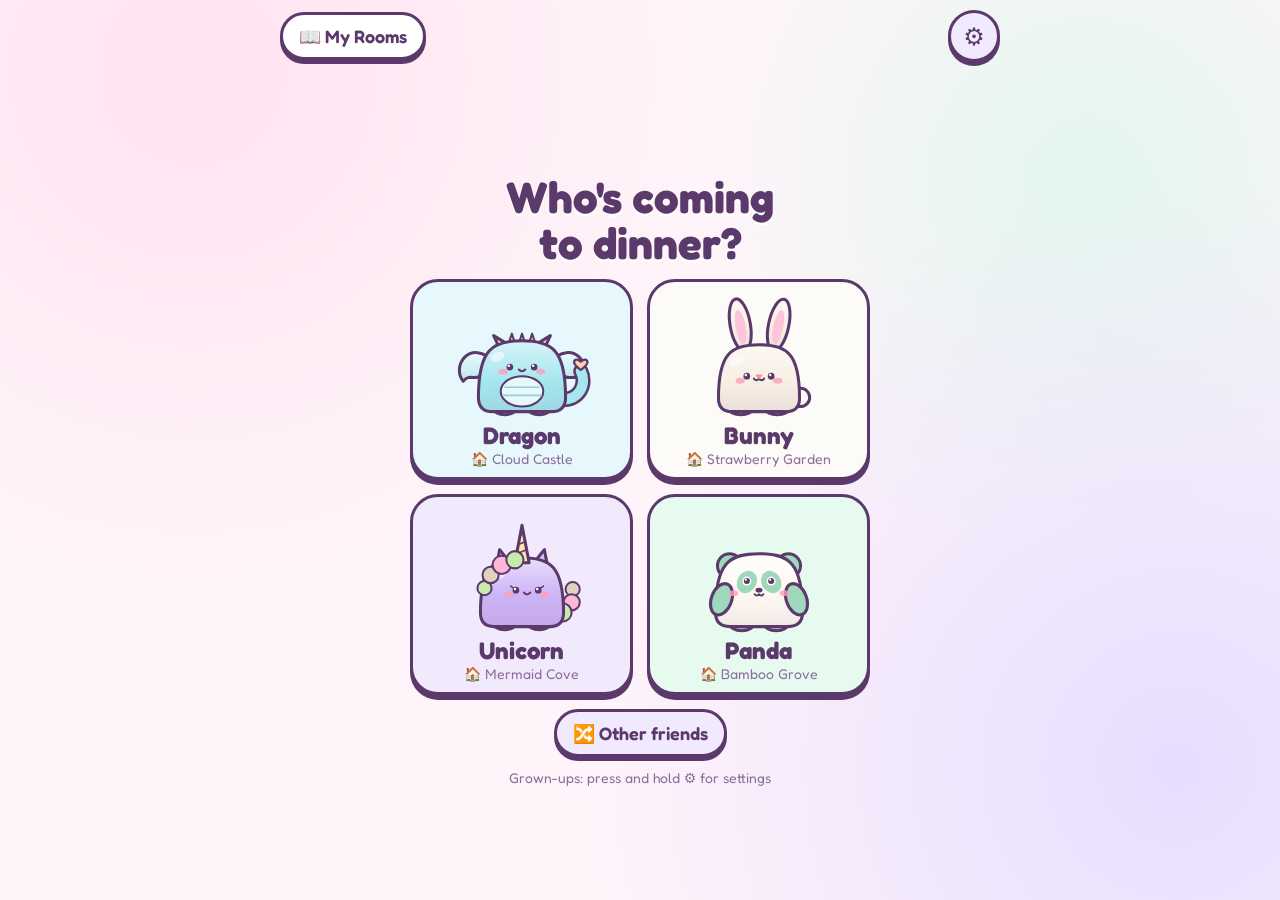
==== index.html @ d636af91 "Bite Timer: kawaii dinner helper, first version Pick tonight's creature, color and name; a gentle ti" ====
<!doctype html>
<html lang="en">
<head>
<meta charset="utf-8">
<meta name="viewport" content="width=device-width, initial-scale=1, viewport-fit=cover, user-scalable=no">
<title>Bite Timer</title>
<meta name="description" content="A cozy kawaii dinner helper: take a bite, decorate tonight's room.">
<meta name="theme-color" content="#FFE4EF">
<meta name="color-scheme" content="light">
<meta name="apple-mobile-web-app-capable" content="yes">
<meta name="mobile-web-app-capable" content="yes">
<meta name="apple-mobile-web-app-status-bar-style" content="default">
<meta name="apple-mobile-web-app-title" content="Bite Timer">
<link rel="manifest" href="manifest.webmanifest">
<link rel="icon" href="icons/icon.svg" type="image/svg+xml">
<link rel="apple-touch-icon" href="icons/icon-180.png">
<link rel="preconnect" href="https://fonts.googleapis.com">
<link rel="preconnect" href="https://fonts.gstatic.com" crossorigin>
<link rel="stylesheet" href="https://fonts.googleapis.com/css2?family=Fredoka:wght@400;500;600;700&display=swap">
<link rel="stylesheet" href="styles.css">
</head>
<body>
<div id="app">

  <!-- 1. Who's coming to dinner? -->
  <section class="screen" id="s-who">
    <header class="bar">
      <button class="pill" id="who-book" type="button">📖 My Rooms</button>
      <span></span>
      <button class="gear" data-gear type="button" aria-label="Grown-up settings (press and hold)">⚙️</button>
    </header>
    <h1 class="title">Who's coming<br>to dinner?</h1>
    <div class="cards" id="who-cards"></div>
    <button class="pill soft" id="who-shuffle" type="button">🔀 Other friends</button>
    <p class="hint">Grown-ups: press and hold ⚙️ for settings</p>
  </section>

  <!-- 2. What color? -->
  <section class="screen" id="s-color">
    <header class="bar"><button class="pill" data-go="who" type="button">◀ Back</button></header>
    <h1 class="title">What color?</h1>
    <div class="preview" id="color-preview"></div>
    <div class="swatches" id="swatches"></div>
    <button class="pill soft" id="color-surprise" type="button">🌈 Surprise me!</button>
    <button class="big go" id="color-next" type="button">Next ▶</button>
  </section>

  <!-- 3. What's their name? -->
  <section class="screen" id="s-name">
    <header class="bar"><button class="pill" data-go="color" type="button">◀ Back</button></header>
    <h1 class="title">What's their name?</h1>
    <div class="preview small" id="name-preview"></div>
    <div class="chosen" id="name-chosen">?</div>
    <div class="chips" id="name-chips"></div>
    <div class="row">
      <button class="pill soft" id="name-more" type="button">🔀 More names</button>
      <button class="pill soft" id="name-own" type="button">✏️ My own name</button>
    </div>
    <button class="big go" id="name-go" type="button" disabled>Let's eat! 🍽️</button>
  </section>

  <!-- 4. Dinner -->
  <section class="screen" id="s-dinner">
    <header class="bar">
      <div class="stars" id="stars"><span>⭐</span><b id="bite-count">0</b></div>
      <div class="room-title" id="room-title"></div>
      <button class="pill done" id="all-done" type="button">All done 🎉</button>
    </header>
    <div class="dinner-main">
      <div class="stage" id="stage"></div>
      <div class="ring-wrap" id="ring-wrap">
        <svg class="ring" viewBox="0 0 200 200" aria-hidden="true">
          <defs>
            <linearGradient id="ring-grad" x1="0" y1="0" x2="1" y2="1">
              <stop offset="0" stop-color="#FFB7D5"/><stop offset=".5" stop-color="#CDB4F6"/><stop offset="1" stop-color="#A9EEC9"/>
            </linearGradient>
          </defs>
          <circle class="track" cx="100" cy="100" r="84"/>
          <circle class="prog" id="ring-prog" cx="100" cy="100" r="84"/>
        </svg>
        <div class="ring-center">
          <div class="ring-num" id="ring-num">15</div>
          <svg class="ring-face" id="ring-face" viewBox="-20 -10 40 20" aria-hidden="true"></svg>
        </div>
        <button class="bite" id="bite-btn" type="button" hidden>
          <span class="bite-ico">😋</span><span>I took a bite! ✨</span>
        </button>
      </div>
    </div>
    <footer class="grown">
      <div class="seg" id="dur-seg">
        <button data-dur="10" type="button">10s</button><button data-dur="15" type="button">15s</button><button data-dur="20" type="button">20s</button>
      </div>
      <button class="gbtn" id="pause-btn" type="button">⏸ Pause</button>
      <button class="gear small" data-gear type="button" aria-label="Grown-up settings (press and hold)">⚙️</button>
    </footer>
  </section>

  <!-- 5. All done -->
  <section class="screen" id="s-done">
    <h1 class="title" id="done-title">What a cozy dinner!</h1>
    <div class="stage framed" id="done-stage"></div>
    <p class="done-stars" id="done-stars"></p>
    <p class="hint">Saved in My Rooms 📖</p>
    <div class="row">
      <button class="big soft" id="done-book" type="button">📖 My Rooms</button>
      <button class="big go" id="done-home" type="button">🏠 Home</button>
    </div>
  </section>

  <!-- 6. My Rooms book -->
  <section class="screen" id="s-book">
    <header class="bar">
      <button class="pill" data-go="who" type="button">◀ Home</button>
      <h1 class="bar-title">My Rooms 📖</h1>
      <span></span>
    </header>
    <div class="book" id="book-grid"></div>
    <p class="empty" id="book-empty" hidden>Your rooms will live here!<br>Finish a dinner to save your first one. 🏠</p>
  </section>

  <!-- 7. Visiting a saved room -->
  <section class="screen" id="s-visit">
    <header class="bar">
      <button class="pill" data-go="book" type="button">◀ Back</button>
      <h1 class="bar-title" id="visit-title"></h1>
      <span></span>
    </header>
    <div class="stage framed" id="visit-stage"></div>
    <p class="done-stars" id="visit-meta"></p>
    <p class="hint">Tap anything to say hi! 💕</p>
  </section>
</div>

<!-- The child's own name: a big ABC board -->
<div class="sheet" id="letters" hidden>
  <div class="sheet-card kid">
    <div class="spell"><span id="spell-text"></span><button class="round" id="spell-say" type="button" aria-label="Say it">🔊</button></div>
    <div class="keys" id="keys"></div>
    <div class="row">
      <button class="pill soft" id="spell-cancel" type="button">✖ Close</button>
      <button class="big go" id="spell-done" type="button" disabled>✓ That's it!</button>
    </div>
  </div>
</div>

<!-- Simple questions (resume, all done, delete) -->
<div class="sheet" id="ask" hidden>
  <div class="sheet-card">
    <div class="ask-art" id="ask-art"></div>
    <p class="ask-text" id="ask-text"></p>
    <div class="ask-btns" id="ask-btns"></div>
  </div>
</div>

<!-- Grown-up settings -->
<div class="sheet" id="grown" hidden>
  <div class="sheet-card grown-card">
    <h2>Grown-ups</h2>
    <label class="field">Child's name, for cheers
      <input id="g-kid" maxlength="20" autocomplete="off" autocapitalize="words" placeholder="e.g. her first name">
    </label>
    <label class="tog"><input type="checkbox" id="g-sound"> Sounds</label>
    <label class="tog"><input type="checkbox" id="g-remind"> Gentle reminder chime if she waits</label>
    <label class="tog"><input type="checkbox" id="g-cue"> Say "Bite time!" out loud</label>
    <div class="g-sec">
      <div class="g-row"><span>My Rooms: <b id="g-count">0</b> saved</span><button class="gbtn" id="g-manage" type="button">Manage</button></div>
      <div id="g-rooms" class="g-rooms" hidden></div>
    </div>
    <div class="g-sec">
      <div class="g-row"><span>Backup</span><span>
        <button class="gbtn" id="g-export" type="button">Save backup</button>
        <button class="gbtn" id="g-import" type="button">Load backup</button>
      </span></div>
      <input type="file" id="g-file" accept="application/json,.json" hidden>
      <p class="small">Rooms are saved only on this device. A backup file lets you move them to a new phone.</p>
    </div>
    <details class="g-sec">
      <summary>Put Bite Timer on the home screen</summary>
      <p class="small"><b>iPhone / iPad:</b> open this page in Safari, tap the Share button, then <b>Add to Home Screen</b>.</p>
      <p class="small"><b>Android:</b> open it in Chrome, tap the ⋮ menu, then <b>Install app</b> (or <b>Add to Home screen</b>).</p>
      <p class="small">Installed, it opens full screen, works without Wi-Fi, and keeps the rooms safe.</p>
      <p class="small" id="g-installed"></p>
    </details>
    <button class="big go" id="g-close" type="button">Close</button>
  </div>
</div>

<div id="toast" class="toast" hidden></div>
<div id="fx" aria-hidden="true"></div>

<!-- core -->
<script src="js/core/util.js"></script>
<script src="js/core/art.js"></script>
<script src="js/core/registry.js"></script>
<!-- creatures: one file each -->
<script src="js/creatures/sloth.js"></script>
<script src="js/creatures/kitten.js"></script>
<script src="js/creatures/puppy.js"></script>
<script src="js/creatures/unicorn.js"></script>
<script src="js/creatures/bunny.js"></script>
<script src="js/creatures/panda.js"></script>
<script src="js/creatures/penguin.js"></script>
<script src="js/creatures/dragon.js"></script>
<!-- decorations that go anywhere -->
<script src="js/decor/shared.js"></script>
<!-- homes (each with its own decorations): one file each -->
<script src="js/homes/treehouse.js"></script>
<script src="js/homes/livingroom.js"></script>
<script src="js/homes/bakery.js"></script>
<script src="js/homes/cove.js"></script>
<script src="js/homes/garden.js"></script>
<script src="js/homes/bamboo.js"></script>
<script src="js/homes/snow.js"></script>
<script src="js/homes/castle.js"></script>
<!-- app -->
<script src="js/names.js"></script>
<script src="js/scene.js"></script>
<script src="js/decorator.js"></script>
<script src="js/audio.js"></script>
<script src="js/fx.js"></script>
<script src="js/timer.js"></script>
<script src="js/store.js"></script>
<script src="js/main.js"></script>
</body>
</html>
---- styles.css ----
/* Bite Timer: pastel kawaii styles. Phone-first, portrait; the room moves beside the
   timer in landscape. Always light: it's a cotton-candy app. */
:root {
  --ink: #5B3A6B;
  --ink2: #8C6E9C;
  --bg: #FFF4FA;
  --bg2: #F1EAFF;
  --pink: #FFB7D5;
  --pink2: #F58FBC;
  --lav: #CDB4F6;
  --mint: #A9EEC9;
  --sky: #B0D4FF;
  --butter: #FFE89C;
  --peach: #FFCCB0;
  --safe-t: env(safe-area-inset-top, 0px);
  --safe-b: env(safe-area-inset-bottom, 0px);
  --safe-l: env(safe-area-inset-left, 0px);
  --safe-r: env(safe-area-inset-right, 0px);
  color-scheme: light;
}
* { box-sizing: border-box; -webkit-tap-highlight-color: transparent; }
html, body { margin: 0; height: 100%; }
body {
  font-family: 'Fredoka', 'Nunito', 'Arial Rounded MT Bold', 'Varela Round', system-ui, sans-serif;
  color: var(--ink);
  background:
    radial-gradient(circle at 15% 8%, #FFE3F0 0, transparent 38%),
    radial-gradient(circle at 92% 85%, #E7DEFF 0, transparent 42%),
    radial-gradient(circle at 85% 20%, #E2F7EE 0, transparent 30%),
    var(--bg);
  overscroll-behavior: none;
  touch-action: manipulation;
  user-select: none;
  -webkit-user-select: none;
  -webkit-touch-callout: none;
}
button { font: inherit; color: inherit; cursor: pointer; }
button:focus-visible { outline: 4px solid var(--lav); outline-offset: 3px; }

/* ---------- screens ---------- */
.screen {
  position: fixed; inset: 0;
  display: none; flex-direction: column; align-items: center; gap: 12px;
  padding: calc(var(--safe-t) + 10px) calc(var(--safe-r) + 16px) calc(var(--safe-b) + 14px) calc(var(--safe-l) + 16px);
  overflow-y: auto; overflow-x: hidden;
}
.screen.on { display: flex; animation: screenIn .35s ease-out; }
/* center each screen's content in the space below its top bar */
.screen > .bar + * { margin-top: auto; }
.screen > :last-child { margin-bottom: auto; }
#s-book > .book { margin-top: 0; }
@keyframes screenIn { from { opacity: 0; transform: translateY(10px); } }

.bar { width: 100%; max-width: 720px; display: grid; grid-template-columns: auto 1fr auto; align-items: center; gap: 8px; min-height: 52px; flex: none; }
.title { margin: 2px 0 0; font-size: clamp(30px, 8.5vw, 44px); font-weight: 700; text-align: center; line-height: 1.05; text-shadow: 0 3px 0 #fff; }
.bar-title { margin: 0; font-size: clamp(18px, 5vw, 24px); text-align: center; font-weight: 700; line-height: 1.1; }
.hint { margin: 0; font-size: 14px; color: var(--ink2); text-align: center; }
.row { display: flex; gap: 12px; flex-wrap: wrap; justify-content: center; }

/* ---------- squishy buttons ---------- */
.pill, .big, .gbtn, .round, .gear, .card, .chip, .sw, .key, .bcard {
  border: 3px solid var(--ink); background: #fff; box-shadow: 0 4px 0 var(--ink);
  transition: transform .08s, box-shadow .08s;
}
.pill:active, .big:active, .gbtn:active, .round:active, .gear:active, .card:active, .chip:active, .key:active, .bcard:active {
  transform: translateY(3px); box-shadow: 0 1px 0 var(--ink);
}
.pill { border-radius: 999px; font-size: 18px; font-weight: 600; padding: 8px 16px; min-height: 48px; }
.pill.soft, .big.soft { background: var(--bg2); }
.big { border-radius: 999px; font-size: 26px; font-weight: 700; padding: 12px 30px; min-height: 72px; min-width: 210px; }
.big.go { background: linear-gradient(180deg, #FFDDEB, var(--pink)); }
.big:disabled { opacity: .45; transform: none; box-shadow: 0 4px 0 var(--ink); cursor: default; }
.gbtn { border-radius: 999px; font-size: 15px; font-weight: 600; padding: 6px 14px; min-height: 40px; border-width: 2px; box-shadow: 0 3px 0 var(--ink); }
.round { border-radius: 50%; width: 56px; height: 56px; font-size: 26px; padding: 0; flex: none; }
.gear { border-radius: 50%; width: 52px; height: 52px; font-size: 24px; padding: 0; background: var(--bg2); }
.gear.small { width: 42px; height: 42px; font-size: 19px; border-width: 2px; box-shadow: 0 3px 0 var(--ink); }
.gear.holding { animation: hold .65s linear forwards; }
@keyframes hold { to { box-shadow: 0 0 0 9px var(--pink), 0 4px 0 9px var(--ink); transform: scale(1.1); } }

.squish { animation: uiSquish .45s cubic-bezier(.3, 1.6, .5, 1); }
@keyframes uiSquish { 30% { transform: scale(1.18, .84); } 60% { transform: scale(.93, 1.08); } }

/* ---------- 1. who's coming ---------- */
.cards { display: grid; grid-template-columns: repeat(2, minmax(0, 1fr)); gap: 14px; width: 100%; max-width: 460px; }
.card { border-radius: 28px; box-shadow: 0 5px 0 var(--ink); padding: 6px 6px 10px; display: flex; flex-direction: column; align-items: center; gap: 0; }
.card svg { width: 100%; max-width: 150px; height: auto; aspect-ratio: 148 / 134; }
.card b { font-size: 24px; line-height: 1.1; }
.card small { font-size: 14px; color: var(--ink2); }
#who-shuffle { margin-top: 2px; }

/* ---------- 2. color ---------- */
.preview { width: min(58vw, 30dvh, 250px); aspect-ratio: 148 / 134; flex: none; }
.preview svg { width: 100%; height: 100%; display: block; }
.preview.small { width: min(40vw, 20dvh, 170px); }
.swatches { display: grid; grid-template-columns: repeat(4, 64px); gap: 14px; }
.sw { width: 64px; height: 64px; border-radius: 50%; padding: 0; }
.sw.on { transform: scale(1.12); box-shadow: 0 0 0 5px #fff, 0 0 0 9px var(--ink); }

/* ---------- 3. name ---------- */
.chosen { font-size: clamp(34px, 10vw, 50px); font-weight: 700; line-height: 1.1; min-height: 1.1em; color: var(--pink2); text-shadow: 0 3px 0 #fff; text-align: center; }
.chips { display: grid; grid-template-columns: repeat(2, minmax(0, 1fr)); gap: 10px; width: 100%; max-width: 420px; }
.chip { border-radius: 22px; font-size: 22px; font-weight: 600; min-height: 60px; padding: 4px 8px; }
.chip.on { background: var(--butter); }

/* ---------- 4. dinner ---------- */
#s-dinner { gap: 8px; padding-bottom: calc(var(--safe-b) + 8px); --ring: clamp(150px, min(30dvh, calc(100dvh - min(100vw - 24px, 640px) - 148px - var(--safe-t) - var(--safe-b))), 260px); }
.stars { display: flex; align-items: center; gap: 4px; font-size: 24px; background: #fff; border: 3px solid var(--ink); border-radius: 999px; padding: 2px 14px 2px 10px; min-height: 48px; box-shadow: 0 4px 0 var(--ink); }
.stars b { font-size: 26px; min-width: 1ch; text-align: center; }
.room-title { text-align: center; font-weight: 700; font-size: clamp(15px, 4.4vw, 24px); line-height: 1.1; overflow: hidden; display: -webkit-box; -webkit-line-clamp: 2; -webkit-box-orient: vertical; }
.pill.done { background: var(--mint); font-size: 16px; padding: 6px 12px; }
.dinner-main { flex: 1; width: 100%; display: flex; flex-direction: column; align-items: center; justify-content: center; gap: 12px; min-height: 0; }
.stage {
  --sz: min(calc(100vw - 24px - var(--safe-l) - var(--safe-r)), calc(100dvh - 148px - var(--ring, 0px) - var(--safe-t) - var(--safe-b)), 640px);
  width: var(--sz); height: var(--sz); flex: none;
  border: 4px solid var(--ink); border-radius: 32px; overflow: hidden; background: #fff; box-shadow: 0 6px 0 var(--ink);
}
.stage svg { width: 100%; height: 100%; display: block; }
.ring-wrap { position: relative; width: var(--ring); height: var(--ring); flex: none; }
.ring { width: 100%; height: 100%; transform: rotate(-90deg); filter: drop-shadow(0 0 10px rgba(255, 170, 210, .85)); overflow: visible; }
.ring .track { fill: #fff; stroke: #F4E9F8; stroke-width: 20; }
.ring .prog { fill: none; stroke: url(#ring-grad); stroke-width: 20; stroke-linecap: round; }
.ring-center { position: absolute; inset: 0; display: flex; flex-direction: column; align-items: center; justify-content: center; pointer-events: none; }
.ring-num { font-size: calc(var(--ring) * .3); font-weight: 700; line-height: 1; }
.ring-face { width: calc(var(--ring) * .3); height: auto; }
.ring-wrap.near .ring { animation: ringPulse 1s ease-in-out infinite; }
@keyframes ringPulse { 50% { filter: drop-shadow(0 0 24px rgba(205, 180, 246, 1)); transform: rotate(-90deg) scale(1.04); } }
.ring-wrap.paused .ring, .ring-wrap.paused .ring-center { opacity: .5; }

.bite {
  position: absolute; left: 50%; top: 50%; transform: translate(-50%, -50%); z-index: 5;
  width: min(calc(100vw - 32px), 360px); min-height: 120px; padding: 10px 18px;
  border: 4px solid var(--ink); border-radius: 40px;
  background: linear-gradient(180deg, #FFE6F1, var(--pink) 60%, var(--pink2));
  box-shadow: 0 7px 0 var(--ink), 0 0 0 10px rgba(255, 255, 255, .7), 0 0 44px 14px rgba(255, 183, 213, .95);
  font-size: clamp(24px, 7.5vw, 32px); font-weight: 700;
  display: flex; align-items: center; justify-content: center; gap: 10px;
}
.bite[hidden] { display: none; }
.bite:active { box-shadow: 0 2px 0 var(--ink), 0 0 0 10px rgba(255, 255, 255, .7); }
.bite-ico { font-size: 1.4em; }
.bite.show { animation: biteIn .6s cubic-bezier(.34, 1.56, .64, 1) both, biteBob 1.6s ease-in-out .6s infinite; }
.bite.wiggle { animation: biteWiggle .7s ease-in-out, biteBob 1.6s ease-in-out .7s infinite; }
@keyframes biteIn { from { transform: translate(-50%, -50%) scale(.2); opacity: 0; } }
@keyframes biteBob { 50% { transform: translate(-50%, -50%) scale(1.05, .96); } }
@keyframes biteWiggle {
  20% { transform: translate(-50%, -50%) rotate(-6deg) scale(1.08); }
  40% { transform: translate(-50%, -50%) rotate(5deg); }
  60% { transform: translate(-50%, -50%) rotate(-3deg); }
  80% { transform: translate(-50%, -50%) rotate(2deg); }
}

/* grown-up controls: small and quiet */
.grown { display: flex; gap: 8px; align-items: center; justify-content: center; opacity: .85; flex: none; }
.seg { display: flex; border: 2px solid var(--ink); border-radius: 999px; overflow: hidden; background: #fff; }
.seg button { border: 0; background: transparent; padding: 6px 12px; min-height: 40px; font-size: 15px; font-weight: 600; }
.seg button + button { border-left: 2px solid var(--ink); }
.seg button.on { background: var(--lav); }

/* landscape: room beside the timer */
@media (orientation: landscape) and (min-width: 560px) {
  .dinner-main { flex-direction: row; gap: 28px; }
  #s-dinner { --ring: clamp(150px, min(26vw, 42dvh), 260px); }
  .stage { --sz: min(calc(100dvh - 128px - var(--safe-t) - var(--safe-b)), calc(100vw - 360px), 640px); }
  .bite { width: min(36vw, 320px); }
  .stage.framed { --sz: min(calc(100dvh - 210px), calc(100vw - 32px), 620px); }
}

/* ---------- 5-7. done, book, visit ---------- */
.stage.framed { --sz: min(calc(100vw - 32px), calc(100dvh - 300px), 620px); }
.done-stars { font-size: 26px; font-weight: 700; margin: 0; text-align: center; }
.book { display: grid; grid-template-columns: repeat(auto-fill, minmax(150px, 1fr)); gap: 14px; width: 100%; max-width: 900px; padding-bottom: 20px; }
.bcard { border-radius: 24px; box-shadow: 0 5px 0 var(--ink); padding: 8px; display: flex; flex-direction: column; gap: 4px; text-align: center; }
.bcard img { width: 100%; aspect-ratio: 1; border-radius: 16px; border: 2px solid var(--ink); background: #F6EEF9; display: block; }
.bcard b { font-size: 16px; line-height: 1.15; }
.bcard small { font-size: 13px; color: var(--ink2); }
.empty { font-size: 22px; text-align: center; color: var(--ink2); margin-top: 40px; line-height: 1.4; }

/* ---------- the room (SVG) ---------- */
.room .tw, .room .pop, .room .idle { transform-box: fill-box; }
.room .tw, .room .pop, .room .idle { transform-origin: 50% 100%; }
.room .a-hang .tw, .room .a-hang .pop, .room .a-hang .idle { transform-origin: 50% 0%; }
.room .a-air .tw, .room .a-air .pop, .room .a-air .idle,
.room .a-wall .tw, .room .a-wall .pop, .room .a-wall .idle { transform-origin: 50% 50%; }
.room .item, .room .furn { cursor: pointer; }
.room .popping .pop { animation: popIn .75s cubic-bezier(.34, 1.56, .64, 1) both; }
@keyframes popIn { 0% { transform: scale(0); } 55% { transform: scale(1.18, .88); } 75% { transform: scale(.94, 1.06); } 100% { transform: scale(1); } }
.room .leaving .pop { animation: floatAway 1.2s ease-in forwards; }
@keyframes floatAway { to { transform: translateY(-140px) scale(.5); opacity: 0; } }
.room .breathe { animation: breathe 3.2s ease-in-out infinite; }
@keyframes breathe { 50% { transform: scale(1.035, .97); } }
.room .sway { animation: sway 3.8s ease-in-out infinite; }
@keyframes sway { 0%, 100% { transform: rotate(-4deg); } 50% { transform: rotate(4deg); } }
.room .float { animation: floaty 4.5s ease-in-out infinite; }
@keyframes floaty { 50% { transform: translateY(-6px); } }
.room .twinkle { animation: twinkle 2.6s ease-in-out infinite; }
@keyframes twinkle { 50% { opacity: .3; } }
.room .rise { animation: rise 6s linear infinite; }
@keyframes rise { 0% { transform: translateY(0); opacity: 0; } 15% { opacity: 1; } 100% { transform: translateY(-170px); opacity: 0; } }
.room .fall { animation: fall 8s linear infinite; }
@keyframes fall { 0% { transform: translateY(-40px); opacity: 0; } 10% { opacity: 1; } 100% { transform: translateY(140px); opacity: 0; } }
.room .tw.squish { animation: roomSquish .55s cubic-bezier(.3, 1.6, .5, 1); }
@keyframes roomSquish { 0% { transform: scale(1); } 25% { transform: scale(1.2, .8); } 50% { transform: scale(.88, 1.14); } 75% { transform: scale(1.05, .96); } 100% { transform: scale(1); } }
.room.still * { animation: none !important; }

/* ---------- effects layer ---------- */
#fx { position: fixed; inset: 0; pointer-events: none; z-index: 50; overflow: hidden; }
.fxp { position: absolute; will-change: transform, opacity; }
.fxp svg { display: block; overflow: visible; }
.banner {
  position: absolute; left: 50%; top: 40%; width: max-content; max-width: calc(100vw - 32px);
  background: #fff; border: 4px solid var(--ink); border-radius: 30px; box-shadow: 0 6px 0 var(--ink);
  padding: 14px 24px; font-size: clamp(24px, 7vw, 36px); font-weight: 700; text-align: center; line-height: 1.15;
}

/* ---------- sheets (letter board, questions, grown-ups) ---------- */
.sheet { position: fixed; inset: 0; z-index: 40; background: rgba(91, 58, 107, .38); display: flex; align-items: center; justify-content: center; padding: calc(var(--safe-t) + 16px) 16px calc(var(--safe-b) + 16px); }
.sheet[hidden] { display: none; }
.sheet-card { background: #FFF9FC; border: 4px solid var(--ink); border-radius: 32px; box-shadow: 0 8px 0 var(--ink); padding: 18px; width: 100%; max-width: 460px; max-height: 100%; overflow-y: auto; display: flex; flex-direction: column; gap: 12px; animation: sheetIn .35s cubic-bezier(.34, 1.56, .64, 1); }
@keyframes sheetIn { from { transform: scale(.85); opacity: 0; } }
.spell { display: flex; align-items: center; gap: 10px; justify-content: center; }
#spell-text { font-size: clamp(32px, 10vw, 46px); font-weight: 700; min-height: 1.2em; min-width: 4ch; text-align: center; border-bottom: 4px dashed var(--lav); color: var(--pink2); line-height: 1.2; }
.keys { display: grid; grid-template-columns: repeat(6, 1fr); gap: 7px; }
.key { min-height: 56px; font-size: 26px; font-weight: 700; border-radius: 16px; padding: 0; box-shadow: 0 3px 0 var(--ink); }
.key.del { background: var(--peach) !important; grid-column: span 2; }
.ask-text { font-size: 26px; font-weight: 600; text-align: center; margin: 0; line-height: 1.2; }
.ask-art { display: flex; justify-content: center; }
.ask-art:empty { display: none; }
.ask-art svg { width: 140px; height: auto; }
.ask-btns { display: flex; flex-direction: column; gap: 12px; align-items: stretch; }

.grown-card { font-size: 16px; }
.grown-card h2 { margin: 0; font-size: 26px; }
.field { display: flex; flex-direction: column; gap: 6px; font-weight: 600; }
.field input { font: inherit; font-size: 20px; padding: 10px 14px; border: 3px solid var(--ink); border-radius: 16px; background: #fff; color: var(--ink); user-select: text; -webkit-user-select: text; }
.tog { display: flex; align-items: center; gap: 10px; min-height: 40px; }
.tog input { width: 26px; height: 26px; accent-color: #E58AB5; flex: none; }
.g-sec { border-top: 2px dashed #E6D6EE; padding-top: 10px; }
.g-row { display: flex; align-items: center; justify-content: space-between; gap: 8px; flex-wrap: wrap; }
.small { font-size: 14px; color: var(--ink2); margin: 6px 0 0; line-height: 1.35; }
.g-rooms { display: flex; flex-direction: column; gap: 8px; margin-top: 10px; max-height: 260px; overflow-y: auto; }
.g-room { display: flex; align-items: center; gap: 8px; }
.g-room span { flex: 1; font-size: 15px; line-height: 1.2; }
.g-room small { color: var(--ink2); }
summary { font-weight: 600; cursor: pointer; min-height: 32px; }

.toast { position: fixed; left: 50%; bottom: calc(var(--safe-b) + 24px); transform: translateX(-50%); z-index: 60; background: var(--ink); color: #fff; padding: 10px 18px; border-radius: 999px; font-size: 16px; max-width: calc(100vw - 32px); text-align: center; }
.toast[hidden] { display: none; }

@media (prefers-reduced-motion: reduce) {
  .room .breathe, .room .sway, .room .float, .room .twinkle, .room .rise, .room .fall, .bite.show, .bite.wiggle { animation: none; }
}
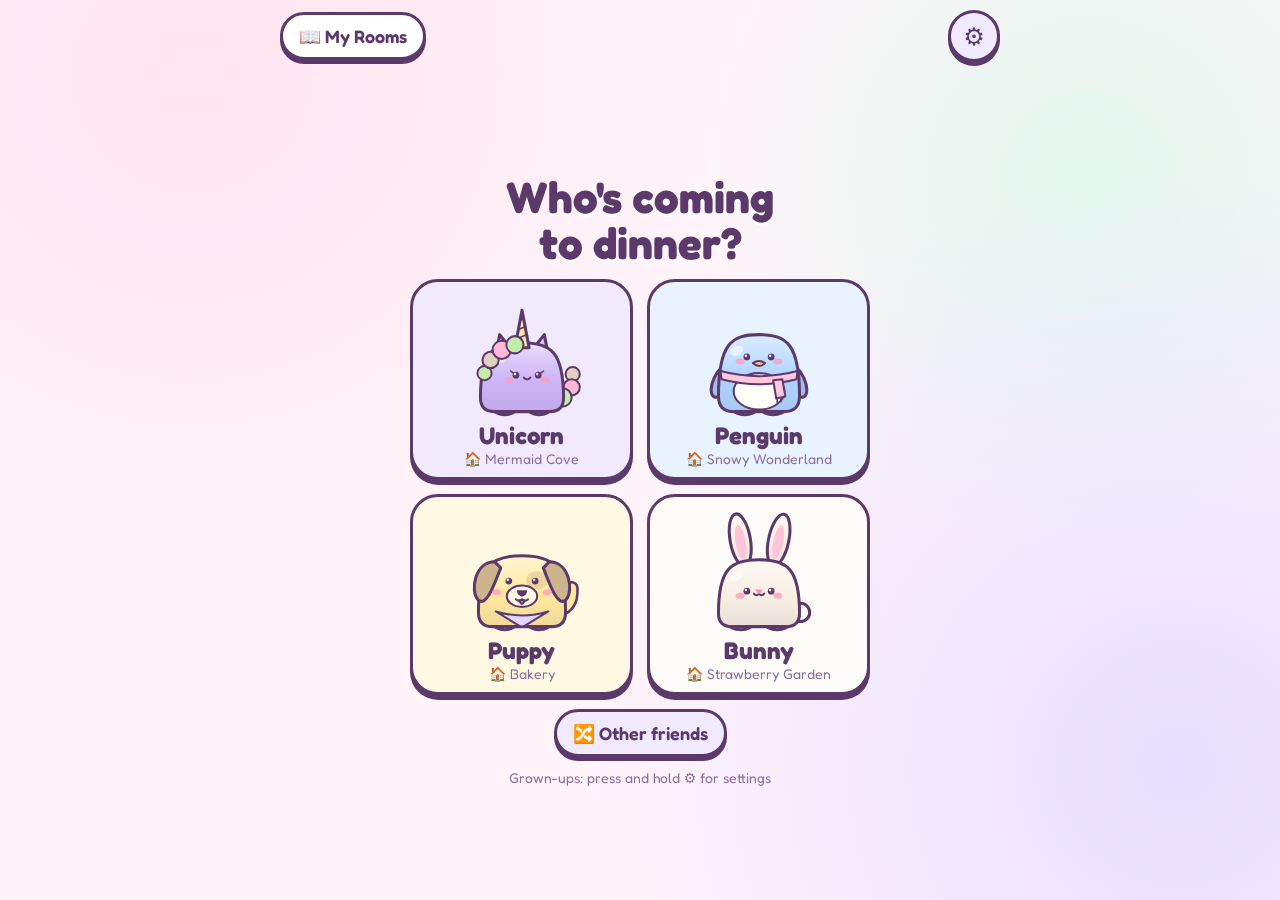
==== commit dc29c79a: "Big furniture, creature babble, better reading voice; fix panda colors - 23 big furniture pieces wit" ====
--- a/index.html
+++ b/index.html
@@ -162,7 +162,18 @@
     </label>
     <label class="tog"><input type="checkbox" id="g-sound"> Sounds</label>
     <label class="tog"><input type="checkbox" id="g-remind"> Gentle reminder chime if she waits</label>
-    <label class="tog"><input type="checkbox" id="g-cue"> Say "Bite time!" out loud</label>
+    <label class="tog"><input type="checkbox" id="g-babble"> Creatures babble in their own cute voices</label>
+    <label class="tog"><input type="checkbox" id="g-cue"> Also say "Bite time!" in the reading voice</label>
+    <div class="g-sec">
+      <label class="field">Reading voice (names and letters)
+        <select id="g-voice"></select>
+      </label>
+      <label class="field">Voice pitch
+        <input type="range" id="g-pitch" min="0.8" max="1.6" step="0.05">
+      </label>
+      <button class="gbtn" id="g-test" type="button">🔊 Test the voice</button>
+      <p class="small"><b>iPhone tip:</b> nicer voices are a free download. Settings → Accessibility → Spoken Content → Voices → English, then download one marked <b>Enhanced</b> or <b>Premium</b> (try Ava or Zoe). If it shows up in the list above, pick it.</p>
+    </div>
     <div class="g-sec">
       <div class="g-row"><span>My Rooms: <b id="g-count">0</b> saved</span><button class="gbtn" id="g-manage" type="button">Manage</button></div>
       <div id="g-rooms" class="g-rooms" hidden></div>
@@ -204,6 +215,7 @@
 <script src="js/creatures/dragon.js"></script>
 <!-- decorations that go anywhere -->
 <script src="js/decor/shared.js"></script>
+<script src="js/decor/furniture.js"></script>
 <!-- homes (each with its own decorations): one file each -->
 <script src="js/homes/treehouse.js"></script>
 <script src="js/homes/livingroom.js"></script>
--- a/styles.css
+++ b/styles.css
@@ -232,6 +232,10 @@
 .grown-card h2 { margin: 0; font-size: 26px; }
 .field { display: flex; flex-direction: column; gap: 6px; font-weight: 600; }
 .field input { font: inherit; font-size: 20px; padding: 10px 14px; border: 3px solid var(--ink); border-radius: 16px; background: #fff; color: var(--ink); user-select: text; -webkit-user-select: text; }
+.field select { font: inherit; font-size: 17px; padding: 8px 10px; border: 3px solid var(--ink); border-radius: 14px; background: #fff; color: var(--ink); max-width: 100%; }
+.field input[type="range"] { accent-color: #E58AB5; width: 100%; height: 32px; }
+.g-sec .field + .field { margin-top: 10px; }
+.g-sec .gbtn { margin-top: 8px; }
 .tog { display: flex; align-items: center; gap: 10px; min-height: 40px; }
 .tog input { width: 26px; height: 26px; accent-color: #E58AB5; flex: none; }
 .g-sec { border-top: 2px dashed #E6D6EE; padding-top: 10px; }
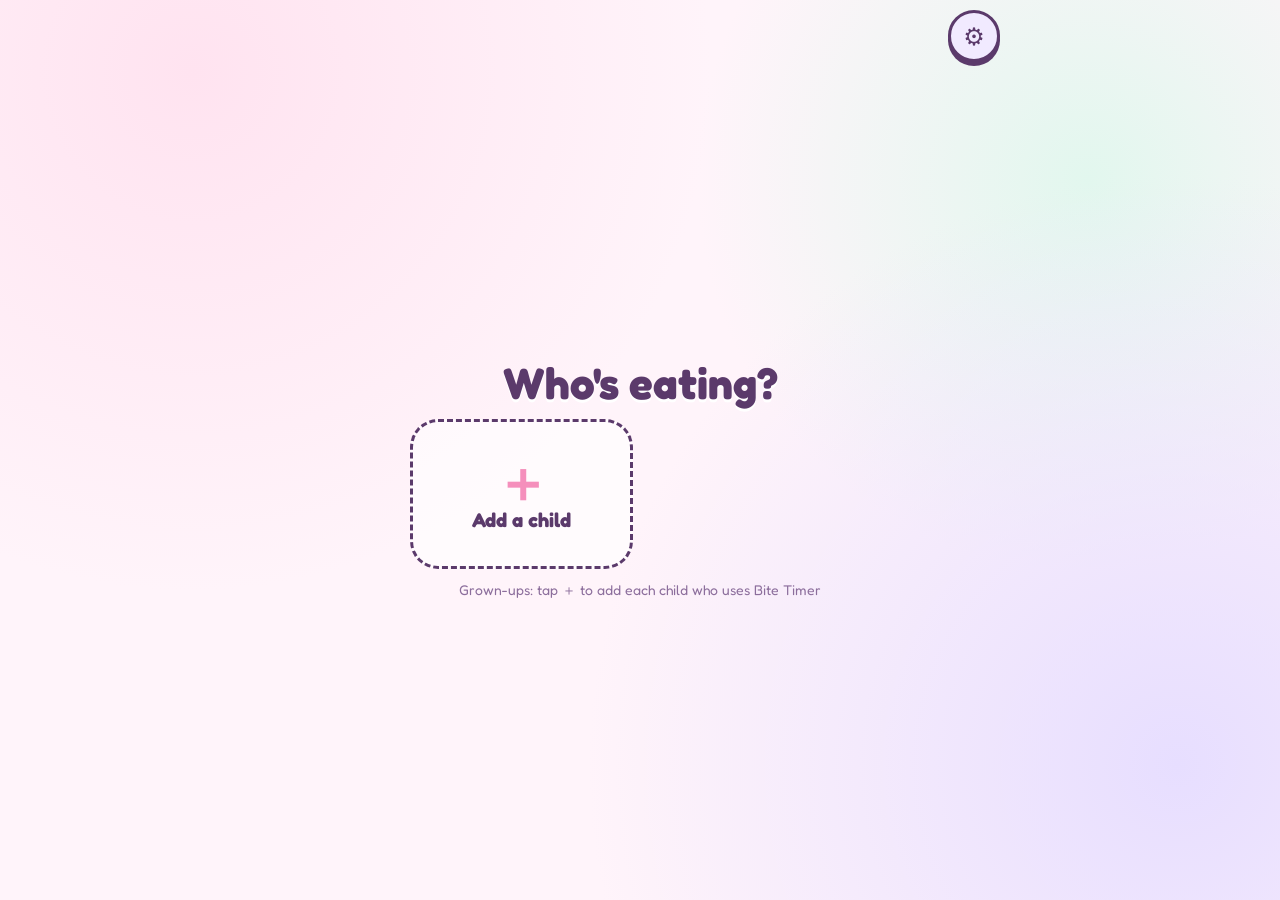
==== commit 9b3ba1f5: "Child profiles: "Who's eating?" opening screen, separate rooms per child - New opening screen to pic" ====
--- a/index.html
+++ b/index.html
@@ -22,11 +22,23 @@
 <body>
 <div id="app">
 
+  <!-- 0. Who's eating? (pick a child) -->
+  <section class="screen" id="s-kids">
+    <header class="bar">
+      <span></span>
+      <span></span>
+      <button class="gear" data-gear type="button" aria-label="Grown-up settings (press and hold)">⚙️</button>
+    </header>
+    <h1 class="title">Who's eating?</h1>
+    <div class="kids" id="kid-cards"></div>
+    <p class="hint" id="kids-hint">Grown-ups: tap ＋ to add each child</p>
+  </section>
+
   <!-- 1. Who's coming to dinner? -->
   <section class="screen" id="s-who">
     <header class="bar">
       <button class="pill" id="who-book" type="button">📖 My Rooms</button>
-      <span></span>
+      <button class="pill kid-chip" id="who-kid" type="button"></button>
       <button class="gear" data-gear type="button" aria-label="Grown-up settings (press and hold)">⚙️</button>
     </header>
     <h1 class="title">Who's coming<br>to dinner?</h1>
@@ -112,7 +124,7 @@
   <section class="screen" id="s-book">
     <header class="bar">
       <button class="pill" data-go="who" type="button">◀ Home</button>
-      <h1 class="bar-title">My Rooms 📖</h1>
+      <h1 class="bar-title" id="book-title">My Rooms 📖</h1>
       <span></span>
     </header>
     <div class="book" id="book-grid"></div>
@@ -144,6 +156,24 @@
   </div>
 </div>
 
+<!-- Add a child -->
+<div class="sheet" id="addkid" hidden>
+  <div class="sheet-card">
+    <h2 class="sheet-title">Add a child</h2>
+    <div class="ak-preview" id="ak-preview"></div>
+    <label class="field">Name
+      <input id="ak-name" maxlength="20" autocomplete="off" autocapitalize="words" placeholder="Their first name">
+    </label>
+    <div class="field">Favorite color
+      <div class="swatches ak-colors" id="ak-colors"></div>
+    </div>
+    <div class="ask-btns">
+      <button class="big go" id="ak-add" type="button" disabled>＋ Add</button>
+      <button class="big soft" id="ak-cancel" type="button">Cancel</button>
+    </div>
+  </div>
+</div>
+
 <!-- Simple questions (resume, all done, delete) -->
 <div class="sheet" id="ask" hidden>
   <div class="sheet-card">
@@ -157,11 +187,13 @@
 <div class="sheet" id="grown" hidden>
   <div class="sheet-card grown-card">
     <h2>Grown-ups</h2>
-    <label class="field">Child's name, for cheers
-      <input id="g-kid" maxlength="20" autocomplete="off" autocapitalize="words" placeholder="e.g. her first name">
-    </label>
+    <div class="g-kids-sec">
+      <div class="g-row"><b>Children</b><button class="gbtn" id="g-addkid" type="button">＋ Add a child</button></div>
+      <div id="g-kids" class="g-kids"></div>
+      <p class="small">Each child has their own rooms and timer length. Their name is used in cheers.</p>
+    </div>
     <label class="tog"><input type="checkbox" id="g-sound"> Sounds</label>
-    <label class="tog"><input type="checkbox" id="g-remind"> Gentle reminder chime if she waits</label>
+    <label class="tog"><input type="checkbox" id="g-remind"> Gentle reminder chime if they wait</label>
     <label class="tog"><input type="checkbox" id="g-babble"> Creatures babble in their own cute voices</label>
     <label class="tog"><input type="checkbox" id="g-cue"> Also say "Bite time!" in the reading voice</label>
     <div class="g-sec">
@@ -175,7 +207,7 @@
       <p class="small"><b>iPhone tip:</b> nicer voices are a free download. Settings → Accessibility → Spoken Content → Voices → English, then download one marked <b>Enhanced</b> or <b>Premium</b> (try Ava or Zoe). If it shows up in the list above, pick it.</p>
     </div>
     <div class="g-sec">
-      <div class="g-row"><span>My Rooms: <b id="g-count">0</b> saved</span><button class="gbtn" id="g-manage" type="button">Manage</button></div>
+      <div class="g-row"><span id="g-rooms-label">Rooms</span><button class="gbtn" id="g-manage" type="button">Manage</button></div>
       <div id="g-rooms" class="g-rooms" hidden></div>
     </div>
     <div class="g-sec">
@@ -184,7 +216,7 @@
         <button class="gbtn" id="g-import" type="button">Load backup</button>
       </span></div>
       <input type="file" id="g-file" accept="application/json,.json" hidden>
-      <p class="small">Rooms are saved only on this device. A backup file lets you move them to a new phone.</p>
+      <p class="small">Rooms are saved only on this device. A backup file (everyone's rooms) lets you move them to a new phone.</p>
     </div>
     <details class="g-sec">
       <summary>Put Bite Timer on the home screen</summary>
--- a/styles.css
+++ b/styles.css
@@ -79,6 +79,27 @@
 
 .squish { animation: uiSquish .45s cubic-bezier(.3, 1.6, .5, 1); }
 @keyframes uiSquish { 30% { transform: scale(1.18, .84); } 60% { transform: scale(.93, 1.08); } }
+
+/* ---------- 0. who's eating (children) ---------- */
+.kids { display: grid; grid-template-columns: repeat(2, minmax(0, 1fr)); gap: 14px; width: 100%; max-width: 460px; }
+.kid { border: 3px solid var(--ink); border-radius: 28px; box-shadow: 0 5px 0 var(--ink); padding: 6px 6px 10px; display: flex; flex-direction: column; align-items: center; justify-content: center; gap: 0; min-height: 150px; transition: transform .08s, box-shadow .08s; }
+.kid:active { transform: translateY(3px); box-shadow: 0 2px 0 var(--ink); }
+.kid svg { width: 100%; max-width: 130px; height: auto; aspect-ratio: 148 / 134; }
+.kid b { font-size: 26px; line-height: 1.1; max-width: 100%; overflow: hidden; text-overflow: ellipsis; white-space: nowrap; }
+.kid small { font-size: 14px; color: var(--ink2); }
+.kid.add { background: rgba(255, 255, 255, .6); border-style: dashed; box-shadow: none; }
+.kid.add .plus { font-size: 56px; line-height: 1; font-weight: 700; color: var(--pink2); }
+.kid.add b { font-size: 20px; }
+.kid-chip { justify-self: center; max-width: 100%; overflow: hidden; text-overflow: ellipsis; white-space: nowrap; background: var(--butter); font-size: 17px; }
+
+/* add-a-child sheet */
+#addkid { z-index: 45; }
+#ask { z-index: 46; }
+.sheet-title { margin: 0; text-align: center; font-size: 26px; }
+.ak-preview { display: flex; justify-content: center; }
+.ak-preview svg { width: 130px; height: auto; }
+.ak-colors { grid-template-columns: repeat(4, 54px); gap: 10px; justify-content: center; margin-top: 6px; }
+.ak-colors .sw { width: 54px; height: 54px; }
 
 /* ---------- 1. who's coming ---------- */
 .cards { display: grid; grid-template-columns: repeat(2, minmax(0, 1fr)); gap: 14px; width: 100%; max-width: 460px; }
@@ -241,6 +262,12 @@
 .g-sec { border-top: 2px dashed #E6D6EE; padding-top: 10px; }
 .g-row { display: flex; align-items: center; justify-content: space-between; gap: 8px; flex-wrap: wrap; }
 .small { font-size: 14px; color: var(--ink2); margin: 6px 0 0; line-height: 1.35; }
+.g-kids { display: flex; flex-direction: column; gap: 8px; margin: 8px 0 2px; }
+.g-kid { display: flex; align-items: center; gap: 8px; }
+.g-kid .dot { width: 26px; height: 26px; border-radius: 50%; border: 2px solid var(--ink); flex: none; }
+.g-kid input { flex: 1; min-width: 0; font: inherit; font-size: 17px; padding: 6px 10px; border: 2px solid var(--ink); border-radius: 12px; background: #fff; color: var(--ink); user-select: text; -webkit-user-select: text; }
+.g-kid small { color: var(--ink2); white-space: nowrap; }
+.gbtn:disabled { opacity: .45; }
 .g-rooms { display: flex; flex-direction: column; gap: 8px; margin-top: 10px; max-height: 260px; overflow-y: auto; }
 .g-room { display: flex; align-items: center; gap: 8px; }
 .g-room span { flex: 1; font-size: 15px; line-height: 1.2; }
